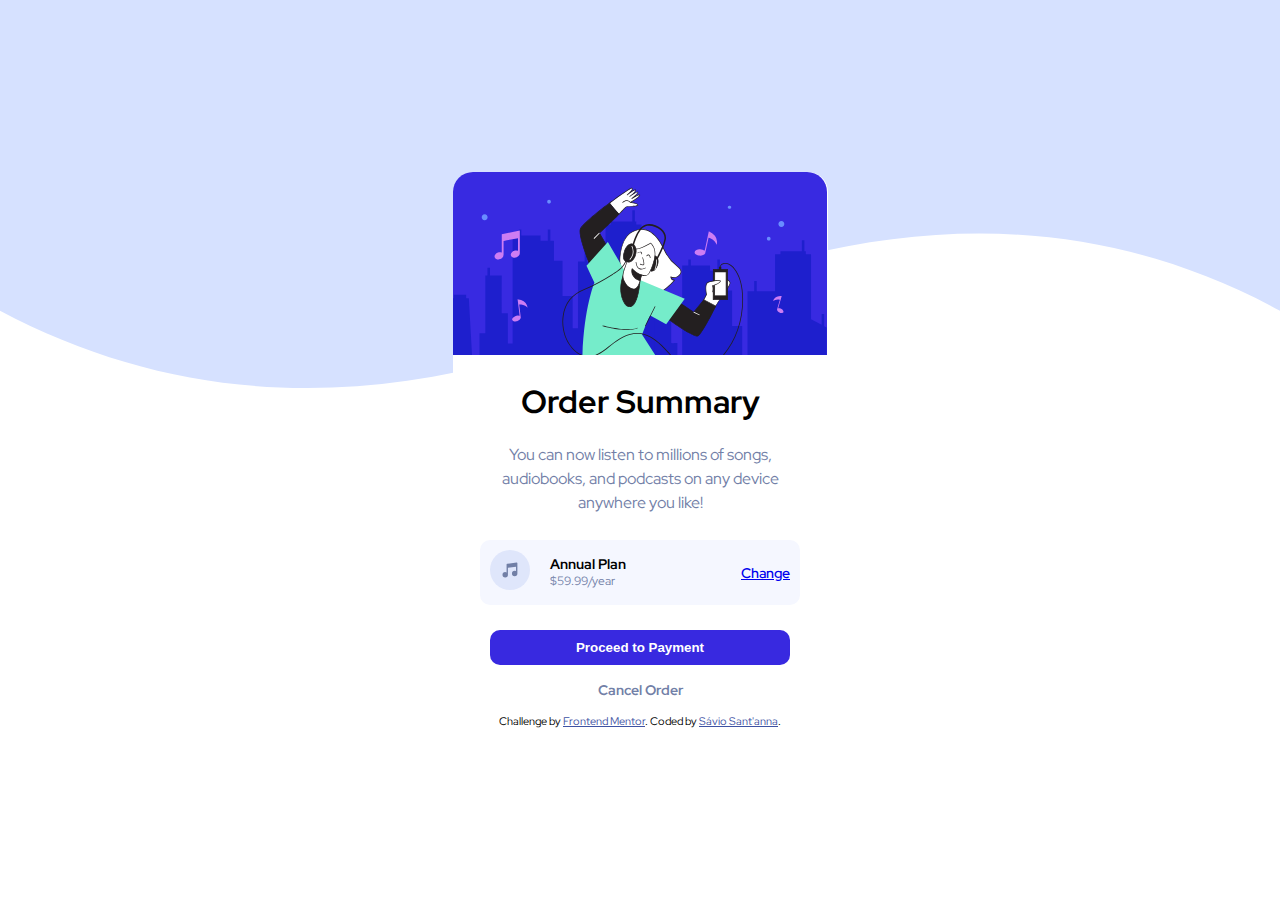
==== 0-Newbie/2-order-summary-component-main/index.html @ 1cd22ff6 "Finish Challange" ====
<!DOCTYPE html>
<html lang="en">
<head>
  <meta charset="UTF-8">
  <meta name="viewport" content="width=device-width, initial-scale=1.0"> <!-- displays site properly based on user's device -->

  <link rel="icon" type="image/png" sizes="32x32" href="./images/favicon-32x32.png">
  <link rel="stylesheet" href="style.css">
  
  <title>Frontend Mentor | Order summary card</title>

</head>
  <!--<figure class="figuraFundo">
    <source media="(min-width: 375px)" srcset="images/pattern-background-mobile.svg">
    <img src="images/pattern-background-desktop.svg" alt="Imagem Fundo">
  </figure>-->
<body>
   <div class="container">
    
    
    <figure class="figuraHero">
      <img src="images/illustration-hero.svg" alt="Imagem Hero">
    </figure>

    <section class="sumario">
      <h1>Order Summary</h1>
      <p>You can now listen to millions of songs, audiobooks, and podcasts on any
        device anywhere you like!</p>
    </section>

    <section class="plano">
      <div class="plano_figura">
        <img class="figuraMusica" src="images/icon-music.svg" alt="Ícone Música">
      </div>
      
      <div class="plano2">
        <div class="plano_texto">
          <p>Annual Plan <span>$59.99/year</span></p>
        </div>
        <div class="plano_link">
          <a href="#">Change</a>
        </div>
      </div>
     
      
    </section>

    <section class="botoes">
      <button class="pagamento">Proceed to Payment</button>
      <p>Cancel Order</p>
    </section>
    
    <div class="attribution">
      Challenge by <a href="https://www.frontendmentor.io?ref=challenge" target="_blank">Frontend Mentor</a>.
      Coded by <a href="https://github.com/saviosantanna">Sávio Sant'anna</a>.
    </div>
  </div>

</body>
</html>
---- 0-Newbie/2-order-summary-component-main/style.css ----
@charset "UTF-8";

@import url('https://fonts.googleapis.com/css2?family=Red+Hat+Display:wght@500;700;900&display=swap');

* {
    margin: 0;
    padding: 0;
    border: 0;
}

body {
    background-color: hsl(225, 100%, 94%);
    background: url("./images/pattern-background-desktop.svg") no-repeat top center;
    background-size: contain;
    display: flex;
    justify-content: center;
    align-items: center;
    font-family: 'Red Hat Display', Arial, Helvetica, sans-serif;
    height: 100vh;
}

.container {
    background-color: white;
    max-width: 375px;
    border-radius: 20px;
    text-align: center;
}

.figuraHero img {
    max-width: 375px;
    border-radius: 20px 20px 0 0;
}

.sumario {
    max-width: 277px;
    margin: auto;
}

.sumario h1 {
    margin: 20px 0;
}

.sumario p {
    margin-bottom: 25px;
    color: hsl(224, 23%, 55%);
    line-height: 1.5em;
}

.plano  {
    background-color: hsl(225, 100%, 98%);
    width: 100%;
    max-width: 300px;
    margin: auto;
    border-radius: 10px;
    display: flex;
    flex-direction: row;
    justify-content: center;
    align-items: center;
    padding: 10px;
    margin-bottom: 25px;
}

.plano .plano_figura {
    margin-right: 20px;
}

.figuraMusica {
    width: 40px;
}

.plano_texto p {
    font-weight: bold;
    line-height: 1.2em;
}

.plano_texto span {
    font-size: 16px;
    font-weight: 400;
    display: block;
    color:hsl(224, 23%, 55%);
    font-size: 0.85em;
}

.plano2 {
    width: 100%;
    display: flex;
    flex-direction: row;
    justify-content: space-between;
    align-items: center;
    margin: 0;
}

.plano_texto {
    text-align: left;
    font-size: 0.9em;
}

.plano_link {
    font-weight: 600;
    font-size: 0.9em;
}

.botoes {
    font-weight: bold;
    margin-bottom: 15px;
    
}

.botoes p {
    color: hsl(224, 23%, 55%);
    font-size: 0.9em;
    cursor: pointer;
    max-width: 300px;
    margin: auto;
    
}

.botoes .pagamento {
    background-color: hsl(245, 75%, 52%);
    width: 100%;
    max-width: 300px;
    padding: 10px 0;
    margin-bottom: 15px;
    border-radius: 10px;
    color: white;
    font-weight: bold;
    cursor: pointer;
}

section > .pagamento:hover {
    background-color: hsla(245, 75%, 52%, 0.5);
}

.attribution {
    font-size: 11px; text-align: center;
}
.attribution a {
    color: hsl(228, 45%, 44%);
}

.plano_link a:hover {
    color: hsla(245, 75%, 52%, 0.5);
}

.attribution a:hover {
    color: hsla(245, 75%, 52%, 0.5);
}

.botoes > p:hover {
    color: black;
}
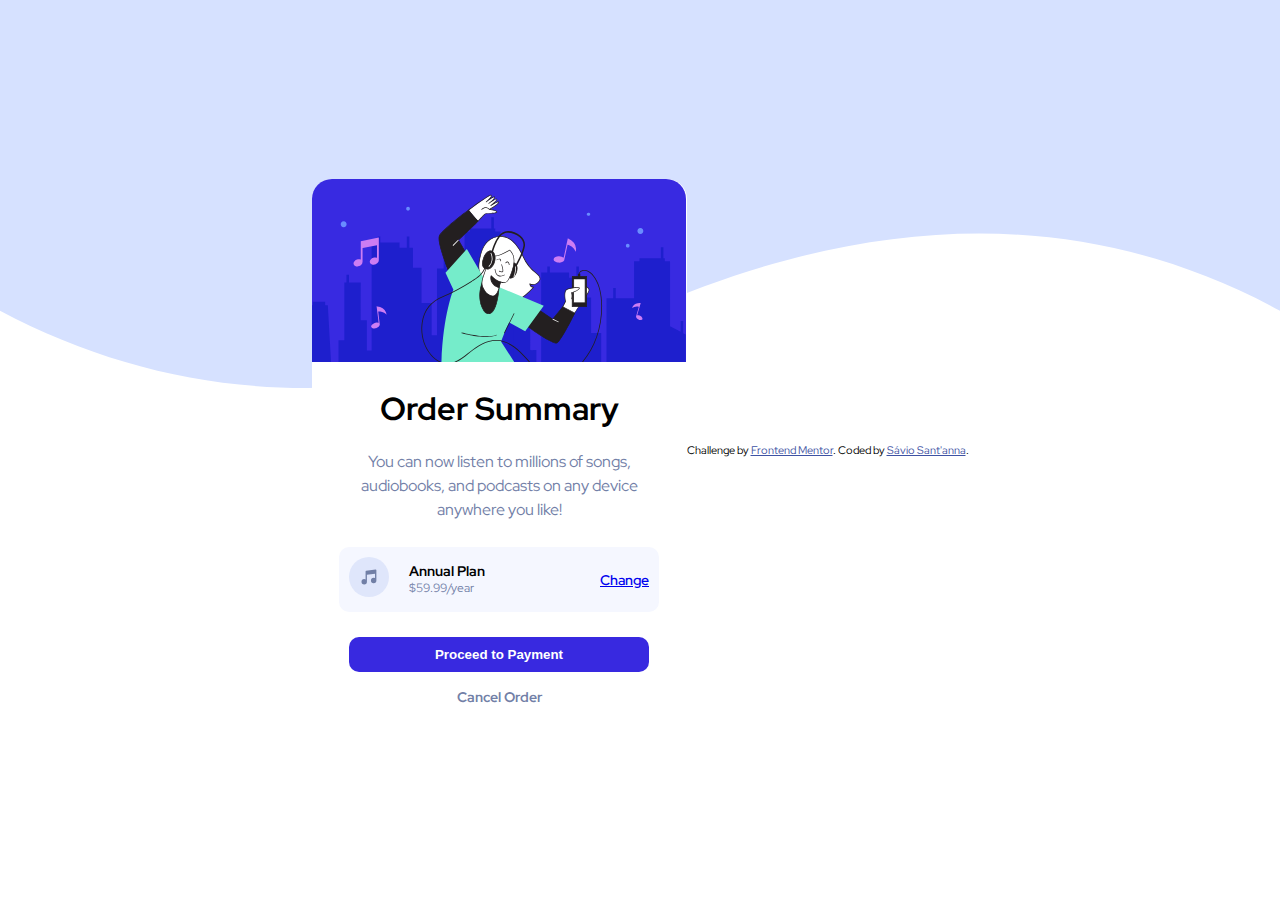
==== commit f3f3bf70: "Finish Challange 2" ====
--- a/0-Newbie/2-order-summary-component-main/index.html
+++ b/0-Newbie/2-order-summary-component-main/index.html
@@ -10,45 +10,39 @@
   <title>Frontend Mentor | Order summary card</title>
 
 </head>
-  <!--<figure class="figuraFundo">
-    <source media="(min-width: 375px)" srcset="images/pattern-background-mobile.svg">
-    <img src="images/pattern-background-desktop.svg" alt="Imagem Fundo">
-  </figure>-->
 <body>
-   <div class="container">
-    
-    
-    <figure class="figuraHero">
-      <img src="images/illustration-hero.svg" alt="Imagem Hero">
-    </figure>
-
-    <section class="sumario">
-      <h1>Order Summary</h1>
-      <p>You can now listen to millions of songs, audiobooks, and podcasts on any
-        device anywhere you like!</p>
-    </section>
-
-    <section class="plano">
-      <div class="plano_figura">
-        <img class="figuraMusica" src="images/icon-music.svg" alt="Ícone Música">
-      </div>
-      
-      <div class="plano2">
-        <div class="plano_texto">
-          <p>Annual Plan <span>$59.99/year</span></p>
+   <main>
+     <div class="container">
+     
+      <figure class="figuraHero">
+        <img src="images/illustration-hero.svg" alt="Imagem Hero">
+      </figure>
+      <section class="sumario">
+        <h1>Order Summary</h1>
+        <p>You can now listen to millions of songs, audiobooks, and podcasts on any
+          device anywhere you like!</p>
+      </section>
+      <section class="plano">
+        <div class="plano_figura">
+          <img class="figuraMusica" src="images/icon-music.svg" alt="Ícone Música">
         </div>
-        <div class="plano_link">
-          <a href="#">Change</a>
+     
+        <div class="plano2">
+          <div class="plano_texto">
+            <p>Annual Plan <span>$59.99/year</span></p>
+          </div>
+          <div class="plano_link">
+            <a href="#">Change</a>
+          </div>
         </div>
-      </div>
      
-      
-    </section>
-
-    <section class="botoes">
-      <button class="pagamento">Proceed to Payment</button>
-      <p>Cancel Order</p>
-    </section>
+     
+      </section>
+      <section class="botoes">
+        <button class="pagamento">Proceed to Payment</button>
+        <p>Cancel Order</p>
+      </section>
+   </main>
     
     <div class="attribution">
       Challenge by <a href="https://www.frontendmentor.io?ref=challenge" target="_blank">Frontend Mentor</a>.
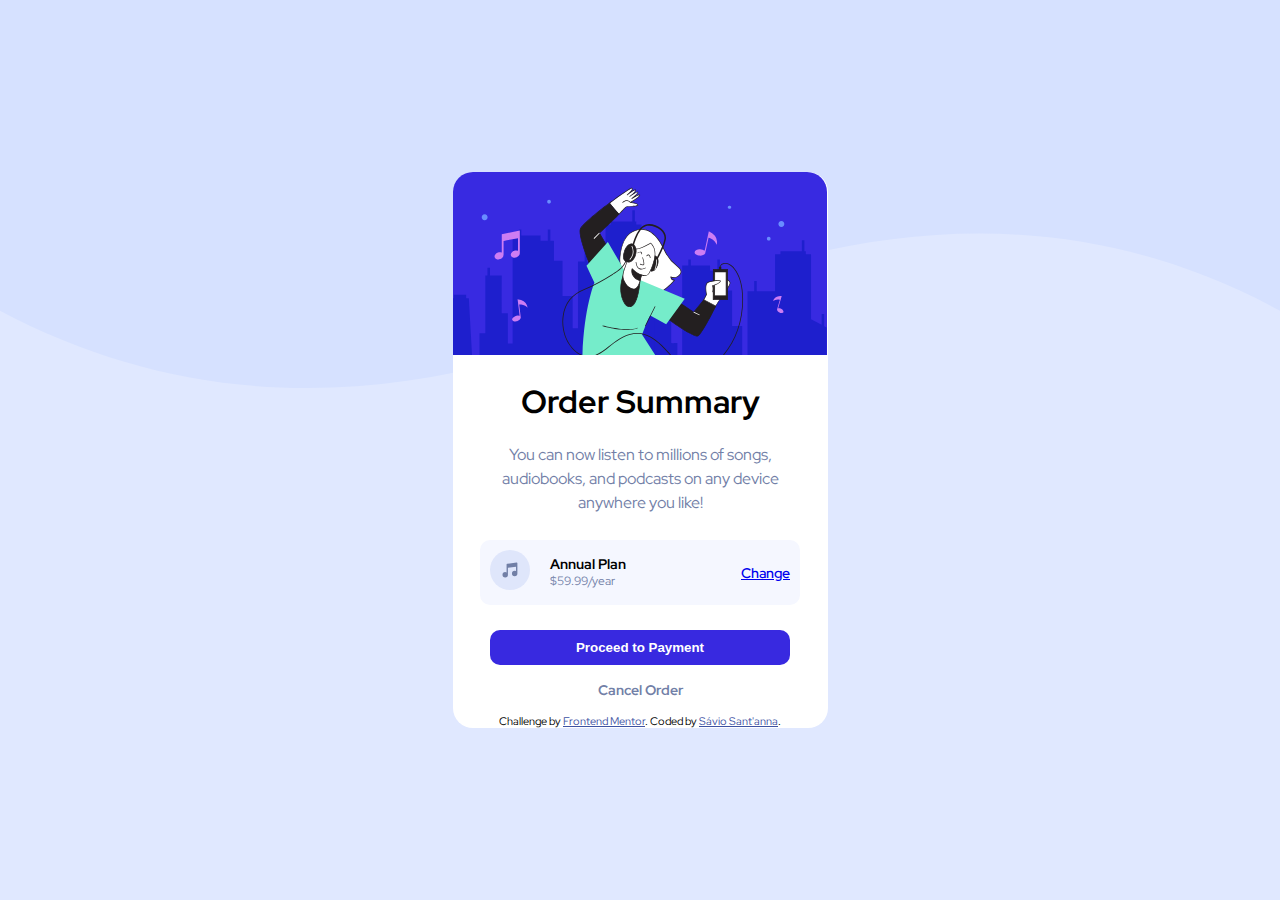
==== commit 964af6cf: "Finish Challange 2" ====
--- a/0-Newbie/2-order-summary-component-main/index.html
+++ b/0-Newbie/2-order-summary-component-main/index.html
@@ -42,13 +42,14 @@
         <button class="pagamento">Proceed to Payment</button>
         <p>Cancel Order</p>
       </section>
-   </main>
+  
     
     <div class="attribution">
       Challenge by <a href="https://www.frontendmentor.io?ref=challenge" target="_blank">Frontend Mentor</a>.
       Coded by <a href="https://github.com/saviosantanna">Sávio Sant'anna</a>.
     </div>
   </div>
+  </main>
 
 </body>
 </html>--- a/0-Newbie/2-order-summary-component-main/style.css
+++ b/0-Newbie/2-order-summary-component-main/style.css
@@ -9,9 +9,9 @@
 }
 
 body {
-    background-color: hsl(225, 100%, 94%);
     background: url("./images/pattern-background-desktop.svg") no-repeat top center;
     background-size: contain;
+    background-color: hsl(225, 100%, 94%);
     display: flex;
     justify-content: center;
     align-items: center;
